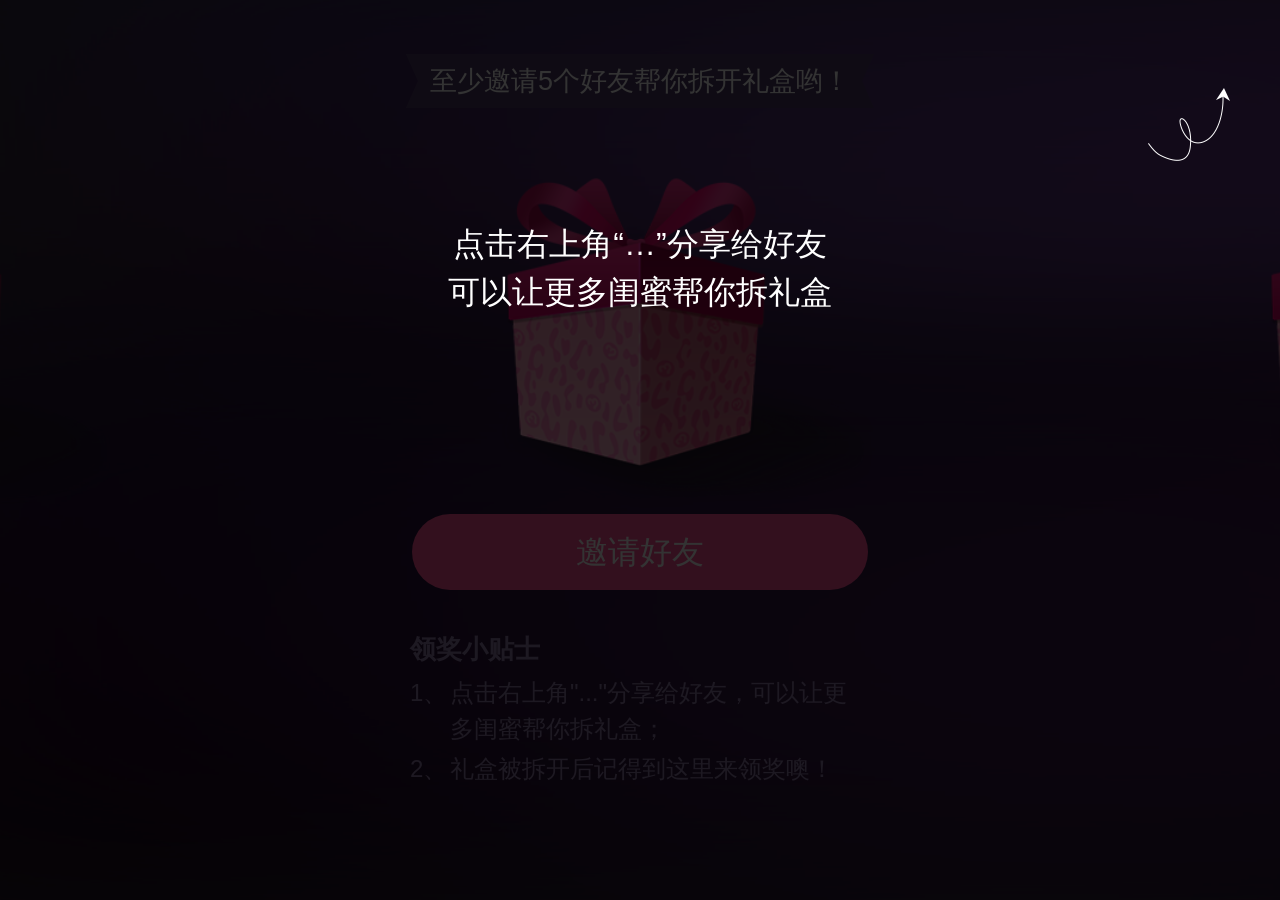
==== public/www/wechat-gifts-1501/index.html @ 69c5ab3d "d" ====
<!DOCTYPE html>
<html lang="cn" style="font-size: 40px;">
<head>
    <meta charset="UTF-8">
    <title>美芽-看视频，学化妆</title>
    <meta name="description" content="美芽庆祝上线，“10万妆品免费送活动”正在火热进行中，现在就去下载美芽，抢大牌妆品吧！" >
    <meta name="keywords" content="美芽、学化妆" >
    <meta name="viewport" content="width=device-width, initial-scale=1.0, use-scale=0, minimum-scale=1.0, maximum-scale=1.0">
    <link rel="stylesheet/less" href="css/main.less">
    <script>
      less = {
        env: "development",
        async: false,
        fileAsync: false,
        poll: 1000,
        functions: {},
        dumpLineNumbers: "comments",
        relativeUrls: false,
        rootpath: ""
      };
    </script>
    <script src="../common/less.min.js"></script>
    <script>
        (function(window){
            var win = window, doc = win.document, winH = win.innerWidth,
                _html = doc.documentElement;
            if(_html){
                _html.style.fontSize = winH > 640 ? 40 + 'px' : 40*winH/640 + 'px';
            };
        })(window);
    </script>
</head>
<body>
<section class="hide">
    <h1 class="logo">美芽</h1>
    <div class="head-tit">
        <h3>美芽送礼啦</h3>
        <p>快来领一个惊喜礼盒吧</p>
    </div>
    <div class="ui-slider banner-index">
        <ul>
            <li class="item-0" data-id="0"><p class="color-pink">iPhone 6   1台</p></li>
            <li class="item-1" data-id="1"><p class="color-pink">纪梵希 便携式彩妆盒   30盒</p></li>
            <li class="item-2" data-id="2"><p class="color-pink">迪奥 魅惑润唇膏   50只</p></li>
            <li class="item-3" data-id="3"><p class="color-pink">Solone 眼线笔   500只</p></li>
        </ul>
        <div class="ui-dots">
            <span class="cur"></span><span></span><span></span><span></span>
        </div>
    </div>
    <p class="box-tips"><span>以上礼品将在礼盒中随机出现</span></p>
    <span class="ui-btn"><span>领取礼盒</span></span>
    <div class="prize-show">
        <h4 class="preze-tit">看看大家都领到了什么礼品</h4>
        <div class="ui-down"></div>  
        <ul>
            <li>ju***ry&emsp;&emsp;&emsp;&emsp;领到了&emsp;&emsp;&emsp;&emsp;礼品名称</li>
            <li>ju***ry&emsp;&emsp;&emsp;&emsp;领到了&emsp;&emsp;&emsp;&emsp;礼品名称</li>
            <li>ju***ry&emsp;&emsp;&emsp;&emsp;领到了&emsp;&emsp;&emsp;&emsp;礼品名称</li>
        </ul>  
    </div> 
</section>

<section class="hide">
    <div class="boxs-tit ui-tit"><span>来挑一个礼盒吧</span></div>
    <div class="ui-slider banner-boxs">
        <ul>
            <li class="item-0" data-id="0"></li>
            <li class="item-1" data-id="1"></li>
            <li class="item-2" data-id="2"></li>
            <li class="item-3" data-id="3"></li>
        </ul>
        <div class="ui-dots">
            <span class="cur"></span><span></span><span></span><span></span>
        </div>
    </div>
    <span class="boxs-choose ui-btn"><span>就选它了</span></span>
</section>

<section>
    <div class="boxs-tit ui-tit"><span>至少邀请5个好友帮你拆开礼盒哟！</span></div>
    <div class="ui-slider banner-boxs banner-boxs-choosed">
        <ul>
            <li class="item-0"></li>
        </ul>
    </div>
    <span class="ui-btn"><span>邀请好友</span></span>
    <div class="accept-prict-tips">
        <h4>领奖小贴士</h4>
        <p><span>1、</span>点击右上角"..."分享给好友，可以让更多闺蜜帮你拆礼盒；</p>
        <p><span>2、</span>礼盒被拆开后记得到这里来领奖噢！</p>
    </div>
    <div class="share-tips">
        <p>点击右上角“…”分享给好友<br>可以让更多闺蜜帮你拆礼盒</p>
        <div class="share-tips-cover"></div>
    </div>
</section>


    <!-- 

    进入页面，ajax 请求数据：返回 {login: 0 || 1, state: xxxx}

    没有登录：https://open.weixin.qq.com/connect/oauth2/authorize?appid=wx2d7f71b8a33f3be5&redirect_uri=http://act.meiyaapp.com/&response_type=code&scope=snsapi_login&state=STATE&connect_redirect=1

    登录返回url
    http://act.meiyaapp.com/?code=04130c25d0532c0a20ba594dcb751fcz&state=STATE


    API 路径是：/wechat-gifts-1501/api/xxx，比如：

    POST /wechat-gifts-1501/api/sessions
    huashan(华山)  16:37:53
    然后使用相对路径，POST api/sessions 这样就好了

    微信登录回调地址：http://.../api/callbacks/wechat
    微信登录的那个redirect_uri 用到

    -->

    <script src="../common/zepto/zepto.js"></script>
    <script src="../common/zepto/event.js"></script>
    <script src="../common/zepto/touch.js"></script>
    <script src="js/main.js"></script>
</body>
</html>
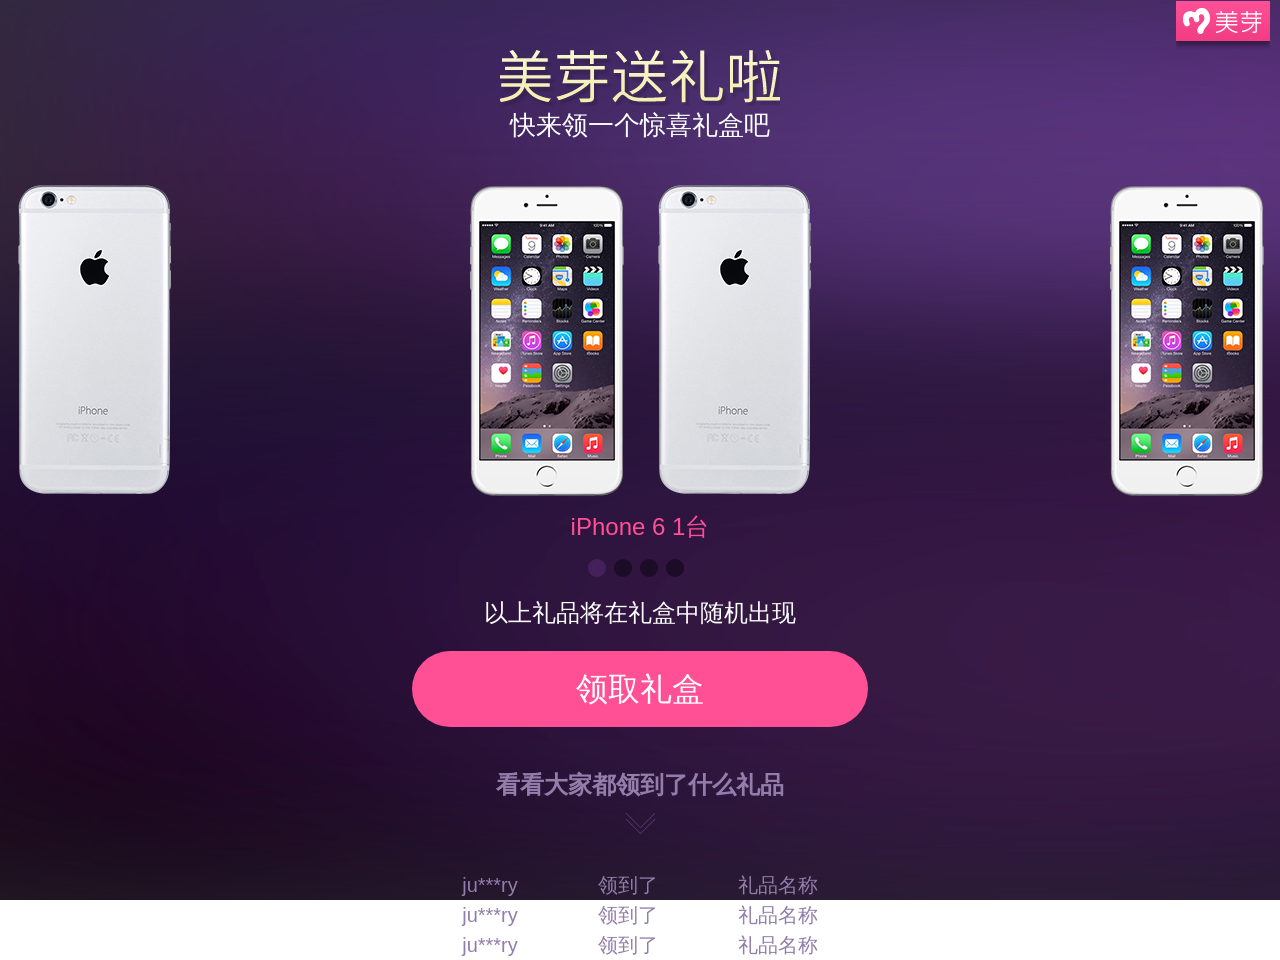
==== commit 551e36a2: "ziti" ====
--- a/public/www/wechat-gifts-1501/index.html
+++ b/public/www/wechat-gifts-1501/index.html
@@ -6,20 +6,7 @@
     <meta name="description" content="美芽庆祝上线，“10万妆品免费送活动”正在火热进行中，现在就去下载美芽，抢大牌妆品吧！" >
     <meta name="keywords" content="美芽、学化妆" >
     <meta name="viewport" content="width=device-width, initial-scale=1.0, use-scale=0, minimum-scale=1.0, maximum-scale=1.0">
-    <link rel="stylesheet/less" href="css/main.less">
-    <script>
-      less = {
-        env: "development",
-        async: false,
-        fileAsync: false,
-        poll: 1000,
-        functions: {},
-        dumpLineNumbers: "comments",
-        relativeUrls: false,
-        rootpath: ""
-      };
-    </script>
-    <script src="../common/less.min.js"></script>
+    <link rel="stylesheet" href="css/main.css">
     <script>
         (function(window){
             var win = window, doc = win.document, winH = win.innerWidth,
@@ -31,7 +18,7 @@
     </script>
 </head>
 <body>
-<section class="hide">
+<section>
     <h1 class="logo">美芽</h1>
     <div class="head-tit">
         <h3>美芽送礼啦</h3>
@@ -77,7 +64,7 @@
     <span class="boxs-choose ui-btn"><span>就选它了</span></span>
 </section>
 
-<section>
+<section class="hide">
     <div class="boxs-tit ui-tit"><span>至少邀请5个好友帮你拆开礼盒哟！</span></div>
     <div class="ui-slider banner-boxs banner-boxs-choosed">
         <ul>
--- a/public/www/wechat-gifts-1501/css/main.css
+++ b/public/www/wechat-gifts-1501/css/main.css
@@ -0,0 +1,821 @@
+/*! normalize.css v3.0.2 | MIT License | git.io/normalize */
+/**
+ * 1. Set default font family to sans-serif.
+ * 2. Prevent iOS text size adjust after orientation change, without disabling
+ *    user zoom.
+ */
+html {
+  font-family: sans-serif;
+  /* 1 */
+  -ms-text-size-adjust: 100%;
+  /* 2 */
+  -webkit-text-size-adjust: 100%;
+  /* 2 */
+}
+/**
+ * Remove default margin.
+ */
+body {
+  margin: 0;
+}
+/* HTML5 display definitions
+   ========================================================================== */
+/**
+ * Correct `block` display not defined for any HTML5 element in IE 8/9.
+ * Correct `block` display not defined for `details` or `summary` in IE 10/11
+ * and Firefox.
+ * Correct `block` display not defined for `main` in IE 11.
+ */
+article,
+aside,
+details,
+figcaption,
+figure,
+footer,
+header,
+hgroup,
+main,
+menu,
+nav,
+section,
+summary {
+  display: block;
+}
+/**
+ * 1. Correct `inline-block` display not defined in IE 8/9.
+ * 2. Normalize vertical alignment of `progress` in Chrome, Firefox, and Opera.
+ */
+audio,
+canvas,
+progress,
+video {
+  display: inline-block;
+  /* 1 */
+  vertical-align: baseline;
+  /* 2 */
+}
+/**
+ * Prevent modern browsers from displaying `audio` without controls.
+ * Remove excess height in iOS 5 devices.
+ */
+audio:not([controls]) {
+  display: none;
+  height: 0;
+}
+/**
+ * Address `[hidden]` styling not present in IE 8/9/10.
+ * Hide the `template` element in IE 8/9/11, Safari, and Firefox < 22.
+ */
+[hidden],
+template {
+  display: none;
+}
+/* Links
+   ========================================================================== */
+/**
+ * Remove the gray background color from active links in IE 10.
+ */
+a {
+  background-color: transparent;
+}
+/**
+ * Improve readability when focused and also mouse hovered in all browsers.
+ */
+a:active,
+a:hover {
+  outline: 0;
+}
+/* Text-level semantics
+   ========================================================================== */
+/**
+ * Address styling not present in IE 8/9/10/11, Safari, and Chrome.
+ */
+abbr[title] {
+  border-bottom: 1px dotted;
+}
+/**
+ * Address style set to `bolder` in Firefox 4+, Safari, and Chrome.
+ */
+b,
+strong {
+  font-weight: bold;
+}
+/**
+ * Address styling not present in Safari and Chrome.
+ */
+dfn {
+  font-style: italic;
+}
+/**
+ * Address variable `h1` font-size and margin within `section` and `article`
+ * contexts in Firefox 4+, Safari, and Chrome.
+ */
+h1 {
+  font-size: 2em;
+  margin: 0.67em 0;
+}
+/**
+ * Address styling not present in IE 8/9.
+ */
+mark {
+  background: #ff0;
+  color: #000;
+}
+/**
+ * Address inconsistent and variable font size in all browsers.
+ */
+small {
+  font-size: 80%;
+}
+/**
+ * Prevent `sub` and `sup` affecting `line-height` in all browsers.
+ */
+sub,
+sup {
+  font-size: 75%;
+  line-height: 0;
+  position: relative;
+  vertical-align: baseline;
+}
+sup {
+  top: -0.5em;
+}
+sub {
+  bottom: -0.25em;
+}
+/* Embedded content
+   ========================================================================== */
+/**
+ * Remove border when inside `a` element in IE 8/9/10.
+ */
+img {
+  border: 0;
+}
+/**
+ * Correct overflow not hidden in IE 9/10/11.
+ */
+svg:not(:root) {
+  overflow: hidden;
+}
+/* Grouping content
+   ========================================================================== */
+/**
+ * Address margin not present in IE 8/9 and Safari.
+ */
+figure {
+  margin: 1em 40px;
+}
+/**
+ * Address differences between Firefox and other browsers.
+ */
+hr {
+  -moz-box-sizing: content-box;
+  box-sizing: content-box;
+  height: 0;
+}
+/**
+ * Contain overflow in all browsers.
+ */
+pre {
+  overflow: auto;
+}
+/**
+ * Address odd `em`-unit font size rendering in all browsers.
+ */
+code,
+kbd,
+pre,
+samp {
+  font-family: monospace, monospace;
+  font-size: 1em;
+}
+/* Forms
+   ========================================================================== */
+/**
+ * Known limitation: by default, Chrome and Safari on OS X allow very limited
+ * styling of `select`, unless a `border` property is set.
+ */
+/**
+ * 1. Correct color not being inherited.
+ *    Known issue: affects color of disabled elements.
+ * 2. Correct font properties not being inherited.
+ * 3. Address margins set differently in Firefox 4+, Safari, and Chrome.
+ */
+button,
+input,
+optgroup,
+select,
+textarea {
+  color: inherit;
+  /* 1 */
+  font: inherit;
+  /* 2 */
+  margin: 0;
+  /* 3 */
+}
+/**
+ * Address `overflow` set to `hidden` in IE 8/9/10/11.
+ */
+button {
+  overflow: visible;
+}
+/**
+ * Address inconsistent `text-transform` inheritance for `button` and `select`.
+ * All other form control elements do not inherit `text-transform` values.
+ * Correct `button` style inheritance in Firefox, IE 8/9/10/11, and Opera.
+ * Correct `select` style inheritance in Firefox.
+ */
+button,
+select {
+  text-transform: none;
+}
+/**
+ * 1. Avoid the WebKit bug in Android 4.0.* where (2) destroys native `audio`
+ *    and `video` controls.
+ * 2. Correct inability to style clickable `input` types in iOS.
+ * 3. Improve usability and consistency of cursor style between image-type
+ *    `input` and others.
+ */
+button,
+html input[type="button"],
+input[type="reset"],
+input[type="submit"] {
+  -webkit-appearance: button;
+  /* 2 */
+  cursor: pointer;
+  /* 3 */
+}
+/**
+ * Re-set default cursor for disabled elements.
+ */
+button[disabled],
+html input[disabled] {
+  cursor: default;
+}
+/**
+ * Remove inner padding and border in Firefox 4+.
+ */
+button::-moz-focus-inner,
+input::-moz-focus-inner {
+  border: 0;
+  padding: 0;
+}
+/**
+ * Address Firefox 4+ setting `line-height` on `input` using `!important` in
+ * the UA stylesheet.
+ */
+input {
+  line-height: normal;
+}
+/**
+ * It's recommended that you don't attempt to style these elements.
+ * Firefox's implementation doesn't respect box-sizing, padding, or width.
+ *
+ * 1. Address box sizing set to `content-box` in IE 8/9/10.
+ * 2. Remove excess padding in IE 8/9/10.
+ */
+input[type="checkbox"],
+input[type="radio"] {
+  box-sizing: border-box;
+  /* 1 */
+  padding: 0;
+  /* 2 */
+}
+/**
+ * Fix the cursor style for Chrome's increment/decrement buttons. For certain
+ * `font-size` values of the `input`, it causes the cursor style of the
+ * decrement button to change from `default` to `text`.
+ */
+input[type="number"]::-webkit-inner-spin-button,
+input[type="number"]::-webkit-outer-spin-button {
+  height: auto;
+}
+/**
+ * 1. Address `appearance` set to `searchfield` in Safari and Chrome.
+ * 2. Address `box-sizing` set to `border-box` in Safari and Chrome
+ *    (include `-moz` to future-proof).
+ */
+input[type="search"] {
+  -webkit-appearance: textfield;
+  /* 1 */
+  -moz-box-sizing: content-box;
+  -webkit-box-sizing: content-box;
+  /* 2 */
+  box-sizing: content-box;
+}
+/**
+ * Remove inner padding and search cancel button in Safari and Chrome on OS X.
+ * Safari (but not Chrome) clips the cancel button when the search input has
+ * padding (and `textfield` appearance).
+ */
+input[type="search"]::-webkit-search-cancel-button,
+input[type="search"]::-webkit-search-decoration {
+  -webkit-appearance: none;
+}
+/**
+ * Define consistent border, margin, and padding.
+ */
+fieldset {
+  border: 1px solid #c0c0c0;
+  margin: 0 2px;
+  padding: 0.35em 0.625em 0.75em;
+}
+/**
+ * 1. Correct `color` not being inherited in IE 8/9/10/11.
+ * 2. Remove padding so people aren't caught out if they zero out fieldsets.
+ */
+legend {
+  border: 0;
+  /* 1 */
+  padding: 0;
+  /* 2 */
+}
+/**
+ * Remove default vertical scrollbar in IE 8/9/10/11.
+ */
+textarea {
+  overflow: auto;
+}
+/**
+ * Don't inherit the `font-weight` (applied by a rule above).
+ * NOTE: the default cannot safely be changed in Chrome and Safari on OS X.
+ */
+optgroup {
+  font-weight: bold;
+}
+/* Tables
+   ========================================================================== */
+/**
+ * Remove most spacing between table cells.
+ */
+table {
+  border-collapse: collapse;
+  border-spacing: 0;
+}
+h1,
+h2,
+h3,
+h4,
+h5,
+h6,
+ul,
+li,
+ol,
+p,
+section,
+td,
+th {
+  padding: 0;
+  margin: 0;
+}
+/**
+ * li style
+ */
+li {
+  list-style: none;
+}
+html {
+  width: 100%;
+  height: 100%;
+}
+body {
+  font: 400 14px/1.5 '\534E\6587\7EC6\9ED1', Arial, Helvetica, '\u5FAE\u8F6F\u96C5\u9ED1', '\u5b8b\u4f53';
+  background: url(../img/bg.png) no-repeat 0 0;
+  background-size: 100% 100%;
+}
+.ui-slider {
+  position: relative;
+  overflow: hidden;
+}
+.ui-slider ul {
+  overflow: hidden;
+}
+.ui-slider li {
+  float: left;
+}
+.ui-slider .ui-dots {
+  position: absolute;
+  bottom: .3rem;
+  left: 50%;
+  margin-left: -1.3rem;
+}
+.ui-slider .ui-dots span {
+  display: inline-block;
+  width: .45rem;
+  height: .45rem;
+  border-radius: 50%;
+  background-color: #1d0c28;
+  margin-right: .2rem;
+}
+.ui-slider .ui-dots .cur {
+  background-color: #45215b;
+}
+.ui-btn {
+  display: block;
+  text-align: center;
+  height: 1.9rem;
+  line-height: 1.9rem;
+  font-size: .8rem;
+  color: #fff;
+}
+.ui-btn span {
+  display: inline-block;
+  width: 7.6rem;
+  vertical-align: top;
+  height: 1.9rem;
+  background-color: #ff4f95;
+}
+.ui-btn:before,
+.ui-btn:after {
+  content: '';
+  display: inline-block;
+  width: 1.9rem;
+  height: 1.9rem;
+  border-radius: 50% 0 0 50%;
+  vertical-align: top;
+  background-color: #ff4f95;
+}
+.ui-btn:after {
+  border-radius: 0 50% 50% 0;
+}
+.ui-tit {
+  display: block;
+  text-align: center;
+  height: 1.9rem;
+  line-height: 1.9rem;
+  font-size: .8rem;
+  color: #fff;
+  height: 1.35rem;
+  line-height: 1.35rem;
+  font-size: .675rem;
+}
+.ui-tit span {
+  display: inline-block;
+  width: 7.6rem;
+  vertical-align: top;
+  height: 1.9rem;
+  background-color: #ff4f95;
+}
+.ui-tit:before,
+.ui-tit:after {
+  content: '';
+  display: inline-block;
+  width: 1.9rem;
+  height: 1.9rem;
+  border-radius: 50% 0 0 50%;
+  vertical-align: top;
+  background-color: #ff4f95;
+}
+.ui-tit:after {
+  border-radius: 0 50% 50% 0;
+}
+.ui-tit span {
+  width: initial;
+  height: 1.35rem;
+  background-color: #4d3965;
+}
+.ui-tit:before,
+.ui-tit:after {
+  width: 0;
+  height: 0;
+  border-width: .675rem .3rem;
+  border-style: dashed;
+  border-color: #4d3965 #4d3965 #4d3965 transparent;
+  border-radius: 0;
+  background-color: transparent;
+}
+.ui-tit:after {
+  border-color: #4d3965 transparent #4d3965 #4d3965;
+}
+.ui-down {
+  position: relative;
+  width: .525rem;
+  margin: 0 auto;
+}
+.ui-down:before,
+.ui-down:after {
+  content: '';
+  display: inline-block;
+  border: 1px solid #4d3965;
+  border-width: 0 1px 1px 0;
+  width: .5rem;
+  height: .5rem;
+  transform: rotate(45deg);
+}
+.ui-down:after {
+  position: absolute;
+  left: 0;
+  top: .15rem;
+}
+.color-pink {
+  color: #ff4f95;
+}
+.hide {
+  display: none;
+}
+.share-tips {
+  position: absolute;
+  top: 0;
+  left: 0;
+  width: 100%;
+  height: 100%;
+}
+.share-tips:before {
+  content: '';
+  position: absolute;
+  z-index: 2;
+  right: 1.25rem;
+  top: 2.2rem;
+  width: 2.05rem;
+  height: 1.875rem;
+  background: url(../img/icon-share.png) no-repeat 0 0;
+  background-size: contain;
+}
+.share-tips p {
+  color: #fff;
+  position: relative;
+  z-index: 2;
+  font-size: .8rem;
+  text-align: center;
+  margin-top: 5.5rem;
+}
+.share-tips .share-tips-cover {
+  position: absolute;
+  top: 0;
+  left: 0;
+  width: 100%;
+  height: 100%;
+  background-color: #000;
+  opacity: .8;
+}
+.logo {
+  width: 2.35rem;
+  height: 1.3rem;
+  background: url(../img/logo.png) no-repeat 0 0;
+  background-size: contain;
+  overflow: hidden;
+  text-indent: 100%;
+  line-height: 1.3rem;
+  position: absolute;
+  top: 1px;
+  right: .25rem;
+}
+.head-tit {
+  margin-top: 1.25rem;
+}
+.head-tit h3 {
+  width: 7rem;
+  height: 1.4rem;
+  background: url(../img/icon-tit.png) no-repeat 0 0;
+  background-size: contain;
+  line-height: 1.4rem;
+  text-indent: 100%;
+  overflow: hidden;
+  margin: 0 auto;
+}
+.head-tit p {
+  color: #fff;
+  font-size: .65rem;
+  text-align: center;
+}
+.banner-index {
+  height: 10.75rem;
+  margin-top: .5rem;
+}
+.banner-index li {
+  height: 10.75rem;
+  background-size: contain;
+  background-position: center center;
+}
+.banner-index .item-0 {
+  background-image: url(../img/gifts0.png);
+}
+.banner-index .item-1 {
+  background-image: url(../img/gifts1.png);
+}
+.banner-index .item-2 {
+  background-image: url(../img/gifts2.png);
+}
+.banner-index .item-3 {
+  background-image: url(../img/gifts3.png);
+}
+.banner-index p {
+  font-size: .6rem;
+  margin-top: 8.6rem;
+  text-align: center;
+}
+.banner-boxs {
+  height: 10.75rem;
+  margin-top: .5rem;
+  height: 10rem;
+}
+.banner-boxs li {
+  height: 10.75rem;
+  background-size: contain;
+  background-position: center center;
+}
+.banner-boxs .item-0 {
+  background-image: url(../img/gifts0.png);
+}
+.banner-boxs .item-1 {
+  background-image: url(../img/gifts1.png);
+}
+.banner-boxs .item-2 {
+  background-image: url(../img/gifts2.png);
+}
+.banner-boxs .item-3 {
+  background-image: url(../img/gifts3.png);
+}
+.banner-boxs p {
+  font-size: .6rem;
+  margin-top: 8.6rem;
+  text-align: center;
+}
+.banner-boxs .item-0 {
+  background-image: url(../img/boxs0.png);
+}
+.banner-boxs .item-1 {
+  background-image: url(../img/boxs1.png);
+}
+.banner-boxs .item-2 {
+  background-image: url(../img/boxs2.png);
+}
+.banner-boxs .item-3 {
+  background-image: url(../img/boxs3.png);
+}
+.banner-boxs-choosed {
+  height: 9.65rem;
+}
+.banner-boxs-choosed li {
+  float: none;
+}
+.box-tips {
+  color: #fff;
+  text-align: center;
+  font-size: .6rem;
+  margin-bottom: .5rem;
+}
+.prize-show {
+  color: #937daa;
+  text-align: center;
+  margin-top: 1rem;
+}
+.prize-show .preze-tit {
+  font-size: .6rem;
+}
+.prize-show ul {
+  margin-top: 1rem;
+}
+.prize-show li {
+  font-size: .5rem;
+}
+.boxs-tit {
+  margin-top: 1.35rem;
+}
+.boxs-choose {
+  margin-top: 2.35rem;
+}
+.accept-prict-tips {
+  width: 11.5rem;
+  margin: 0 auto;
+  color: #937daa;
+}
+.accept-prict-tips h4 {
+  font-size: .65rem;
+  margin: 1rem 0 .15rem;
+}
+.accept-prict-tips p {
+  font-size: .6rem;
+  position: relative;
+  padding-left: 1rem;
+  margin-bottom: .1rem;
+}
+.accept-prict-tips p span {
+  position: absolute;
+  left: 0;
+  width: 1rem;
+  white-space: nowrap;
+}
+.ui-tit-max {
+  height: 2.2rem;
+  line-height: .9rem;
+}
+.ui-tit-max span {
+  height: 1.8rem;
+  padding: .2rem 0;
+}
+.ui-tit-max:before,
+.ui-tit-max:after {
+  border-width: 1.1rem .45rem;
+}
+.open-status {
+  height: 9rem;
+  background-size: contain;
+  margin: 1.5rem 0 1.3rem 0;
+}
+.open-status-0 {
+  background: url(../img/boxs0.png) no-repeat 0 0;
+}
+.open-status-1 {
+  background: url(../img/boxs1.png) no-repeat 0 0;
+}
+.open-status-2 {
+  background: url(../img/boxs2.png) no-repeat 0 0;
+}
+.open-status-3 {
+  background: url(../img/boxs3.png) no-repeat 0 0;
+}
+.opened {
+  height: 7.75rem;
+  margin: .5rem 0 0 0;
+  background-repeat: no-repeat;
+}
+.opened-0 {
+  background-image: url(../img/gifts-open0.png);
+}
+.opened-1 {
+  background-image: url(../img/gifts-open1.png);
+}
+.opened-2 {
+  background-image: url(../img/gifts-open2.png);
+}
+.opened-3 {
+  background-image: url(../img/gifts-open3.png);
+}
+.winning {
+  height: 10.75rem;
+  margin: 0.5rem 0 -1.95rem;
+}
+.winning-0 {
+  background-image: url(../img/gifts0.png);
+}
+.winning-1 {
+  background-image: url(../img/gifts1.png);
+}
+.winning-2 {
+  background-image: url(../img/gifts2.png);
+}
+.winning-3 {
+  background-image: url(../img/gifts3.png);
+}
+.empty-tips {
+  color: #812a5a;
+  font-size: .625rem;
+  text-align: center;
+  margin: -0.5rem 0 0.15rem 0;
+}
+.new-box {
+  position: relative;
+  width: 10.15rem;
+  border: 1px solid #ff4e94;
+  margin: 0 auto 1rem;
+  font-size: .6rem;
+  color: #937daa;
+  border-radius: .25rem;
+  padding: 1rem .5rem .45rem;
+  white-space: nowrap;
+}
+.new-box:before {
+  content: '';
+  position: absolute;
+  top: 0;
+  left: .5rem;
+  width: 1.4rem;
+  height: .6rem;
+  background: url(../img/new.png) 0 0 no-repeat;
+  background-size: contain;
+  box-shadow: 0 5px 5px rgba(0, 0, 0, 0.35);
+}
+.download-tips {
+  color: #812a5a;
+  font-size: .625rem;
+  text-align: center;
+  margin: -0.5rem 0 0.15rem 0;
+  font-size: .5rem;
+  margin: .2rem 0 0 0;
+}
+.android-user-tips p {
+  padding: 0;
+}
+.how-get-gift {
+  margin: 0.25rem 0 -0.55rem;
+  display: block;
+  width: 3.45rem;
+  height: .9rem;
+  background-color: #fd4c92;
+  color: #fff;
+  font-size: .65rem;
+  line-height: .9rem;
+  box-shadow: 0 5px 5px rgba(0, 0, 0, 0.35);
+  text-align: center;
+}
+.mb-25 {
+  margin-bottom: .625rem;
+}
+.tit-meme {
+  display: inline-block;
+  width: .6rem;
+  height: .475rem;
+  background: url(../img/meme.png) no-repeat 0 0;
+  background-size: contain;
+}
